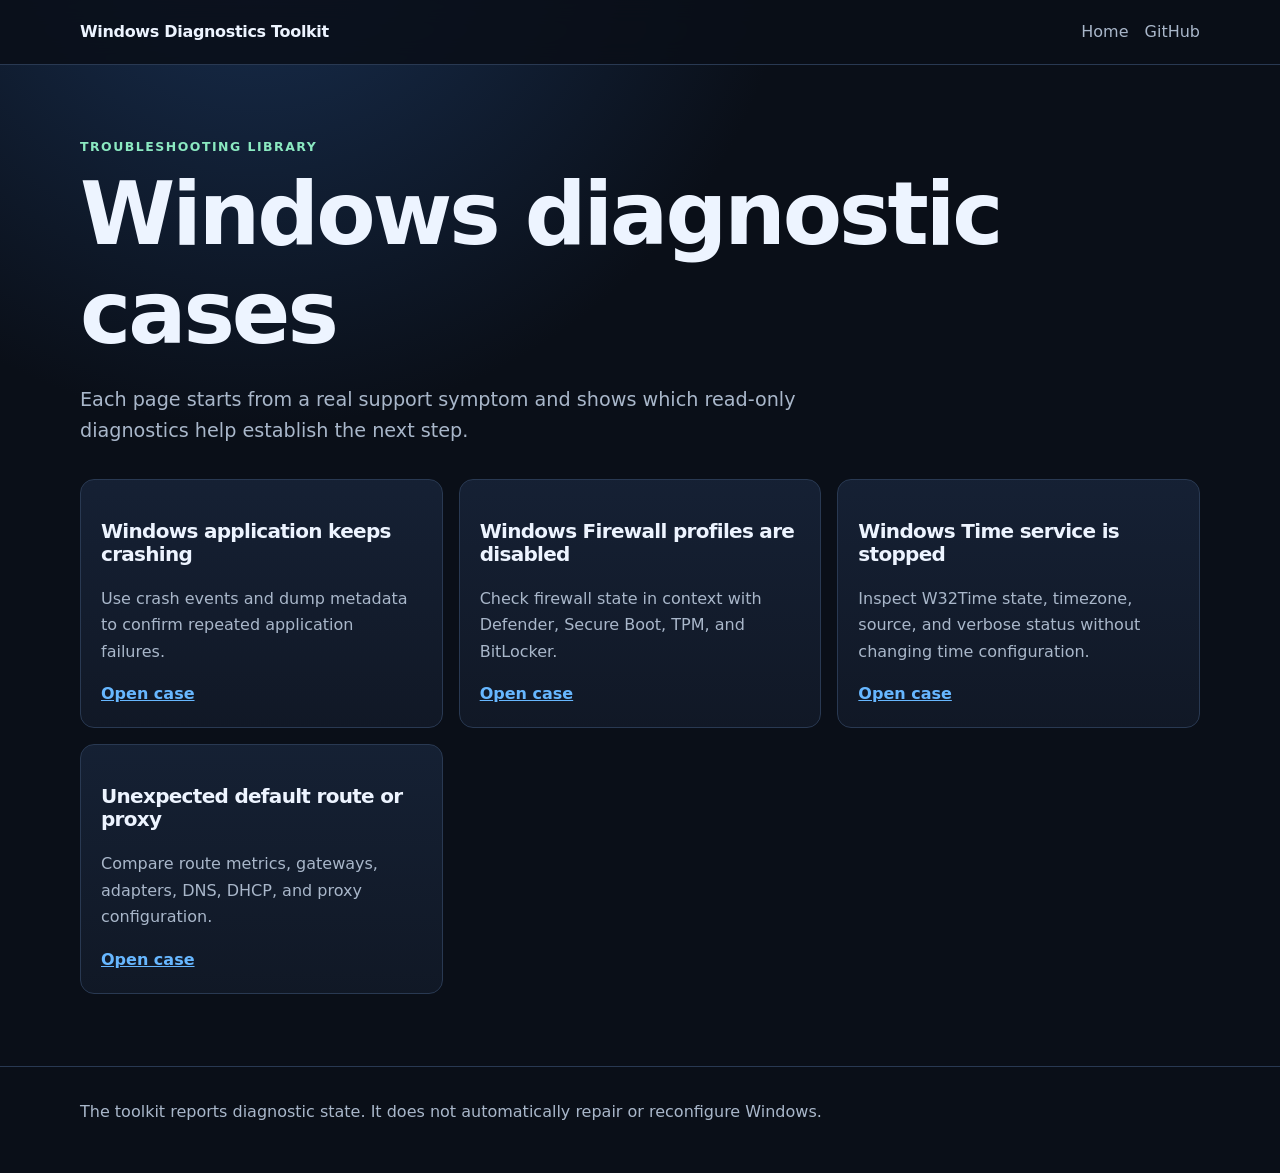
==== site/cases/index.html @ e4881dd7 "docs: add troubleshooting case index" ====
<!doctype html>
<html lang="en">
<head>
  <meta charset="utf-8">
  <meta name="viewport" content="width=device-width, initial-scale=1">
  <title>Windows troubleshooting cases — Windows Diagnostics Toolkit</title>
  <meta name="description" content="Practical Windows troubleshooting cases for application crashes, disabled firewall profiles, stopped time service, and unexpected routes or proxy settings.">
  <link rel="canonical" href="https://0x0bug.github.io/windows-diagnostics-toolkit/cases/">
  <link rel="stylesheet" href="../assets/style.css">
</head>
<body>
<header><nav class="wrap"><a class="brand" href="../">Windows Diagnostics Toolkit</a><div class="nav-links"><a href="../">Home</a><a href="https://github.com/0x0bug/windows-diagnostics-toolkit">GitHub</a></div></nav></header>
<main>
  <section class="wrap">
    <div class="eyebrow">Troubleshooting library</div>
    <h1>Windows diagnostic cases</h1>
    <p class="lead">Each page starts from a real support symptom and shows which read-only diagnostics help establish the next step.</p>
    <div class="grid">
      <article class="card"><h3>Windows application keeps crashing</h3><p>Use crash events and dump metadata to confirm repeated application failures.</p><a href="windows-application-crashes.html">Open case</a></article>
      <article class="card"><h3>Windows Firewall profiles are disabled</h3><p>Check firewall state in context with Defender, Secure Boot, TPM, and BitLocker.</p><a href="windows-firewall-disabled.html">Open case</a></article>
      <article class="card"><h3>Windows Time service is stopped</h3><p>Inspect W32Time state, timezone, source, and verbose status without changing time configuration.</p><a href="windows-time-service-stopped.html">Open case</a></article>
      <article class="card"><h3>Unexpected default route or proxy</h3><p>Compare route metrics, gateways, adapters, DNS, DHCP, and proxy configuration.</p><a href="windows-network-routes.html">Open case</a></article>
    </div>
  </section>
</main>
<footer><div class="wrap">The toolkit reports diagnostic state. It does not automatically repair or reconfigure Windows.</div></footer>
</body>
</html>
---- site/assets/style.css ----
:root {
  color-scheme: dark;
  --bg: #0a0f18;
  --surface: #111927;
  --surface-2: #162236;
  --text: #edf4ff;
  --muted: #a9b7ca;
  --line: #293952;
  --accent: #67b7ff;
  --accent-2: #8be9c1;
  --warn: #ffd479;
  --danger: #ff8797;
  --max: 1120px;
}

* { box-sizing: border-box; }

html { scroll-behavior: smooth; }

body {
  margin: 0;
  background: radial-gradient(circle at 20% -10%, #193154 0, transparent 34rem), var(--bg);
  color: var(--text);
  font: 16px/1.65 system-ui, -apple-system, BlinkMacSystemFont, "Segoe UI", sans-serif;
}

a { color: var(--accent); }
a:hover { color: #a6d7ff; }

.wrap {
  width: min(calc(100% - 2rem), var(--max));
  margin-inline: auto;
}

header {
  border-bottom: 1px solid var(--line);
  background: rgba(10, 15, 24, 0.86);
  backdrop-filter: blur(12px);
  position: sticky;
  top: 0;
  z-index: 10;
}

nav {
  min-height: 64px;
  display: flex;
  align-items: center;
  justify-content: space-between;
  gap: 1rem;
}

.brand {
  color: var(--text);
  font-weight: 750;
  text-decoration: none;
  letter-spacing: -0.02em;
}

.nav-links { display: flex; gap: 1rem; flex-wrap: wrap; }
.nav-links a { color: var(--muted); text-decoration: none; }
.nav-links a:hover { color: var(--text); }

.hero {
  padding: 6.5rem 0 4rem;
  display: grid;
  grid-template-columns: 1.2fr 0.8fr;
  gap: 3rem;
  align-items: center;
}

.eyebrow {
  color: var(--accent-2);
  font-weight: 700;
  text-transform: uppercase;
  letter-spacing: 0.12em;
  font-size: 0.78rem;
}

h1, h2, h3 { line-height: 1.15; letter-spacing: -0.035em; }
h1 { font-size: clamp(2.7rem, 7vw, 5.4rem); margin: 0.45rem 0 1.25rem; }
h2 { font-size: clamp(2rem, 4vw, 3rem); margin: 0 0 1rem; }
h3 { font-size: 1.25rem; }

.lead { color: var(--muted); font-size: 1.2rem; max-width: 68ch; }

.actions { display: flex; flex-wrap: wrap; gap: 0.85rem; margin-top: 2rem; }
.button {
  display: inline-flex;
  align-items: center;
  justify-content: center;
  min-height: 46px;
  padding: 0.7rem 1rem;
  border-radius: 10px;
  border: 1px solid var(--line);
  color: var(--text);
  background: var(--surface);
  text-decoration: none;
  font-weight: 700;
}
.button.primary { background: var(--accent); color: #06101c; border-color: transparent; }
.button:hover { transform: translateY(-1px); }

.terminal {
  background: #060a10;
  border: 1px solid var(--line);
  border-radius: 16px;
  overflow: hidden;
  box-shadow: 0 24px 80px rgba(0, 0, 0, 0.35);
}
.terminal-bar { padding: 0.7rem 1rem; color: var(--muted); background: var(--surface); border-bottom: 1px solid var(--line); }
pre { margin: 0; padding: 1.25rem; overflow-x: auto; white-space: pre-wrap; color: #d7e7ff; }
code { font-family: "Cascadia Code", "SFMono-Regular", Consolas, monospace; }

section { padding: 4.5rem 0; }
.section-intro { color: var(--muted); max-width: 72ch; }

.grid { display: grid; grid-template-columns: repeat(3, minmax(0, 1fr)); gap: 1rem; margin-top: 2rem; }
.card {
  border: 1px solid var(--line);
  background: linear-gradient(180deg, rgba(22, 34, 54, 0.92), rgba(17, 25, 39, 0.92));
  border-radius: 14px;
  padding: 1.25rem;
}
.card p { color: var(--muted); }
.card a { font-weight: 700; }

.status-list { display: grid; gap: 0.7rem; margin: 1.5rem 0 0; padding: 0; list-style: none; }
.status-list li { display: flex; gap: 0.8rem; align-items: flex-start; }
.status-list strong { color: var(--accent-2); }

.callout {
  border-left: 4px solid var(--warn);
  background: rgba(255, 212, 121, 0.08);
  padding: 1rem 1.15rem;
  border-radius: 0 12px 12px 0;
  margin: 1.5rem 0;
}

.kicker { font-size: 0.9rem; color: var(--muted); }

footer { border-top: 1px solid var(--line); color: var(--muted); padding: 2rem 0 3rem; }

@media (max-width: 820px) {
  .hero { grid-template-columns: 1fr; padding-top: 4rem; }
  .grid { grid-template-columns: 1fr; }
  nav { align-items: flex-start; padding: 0.9rem 0; }
  .nav-links { justify-content: flex-end; }
}
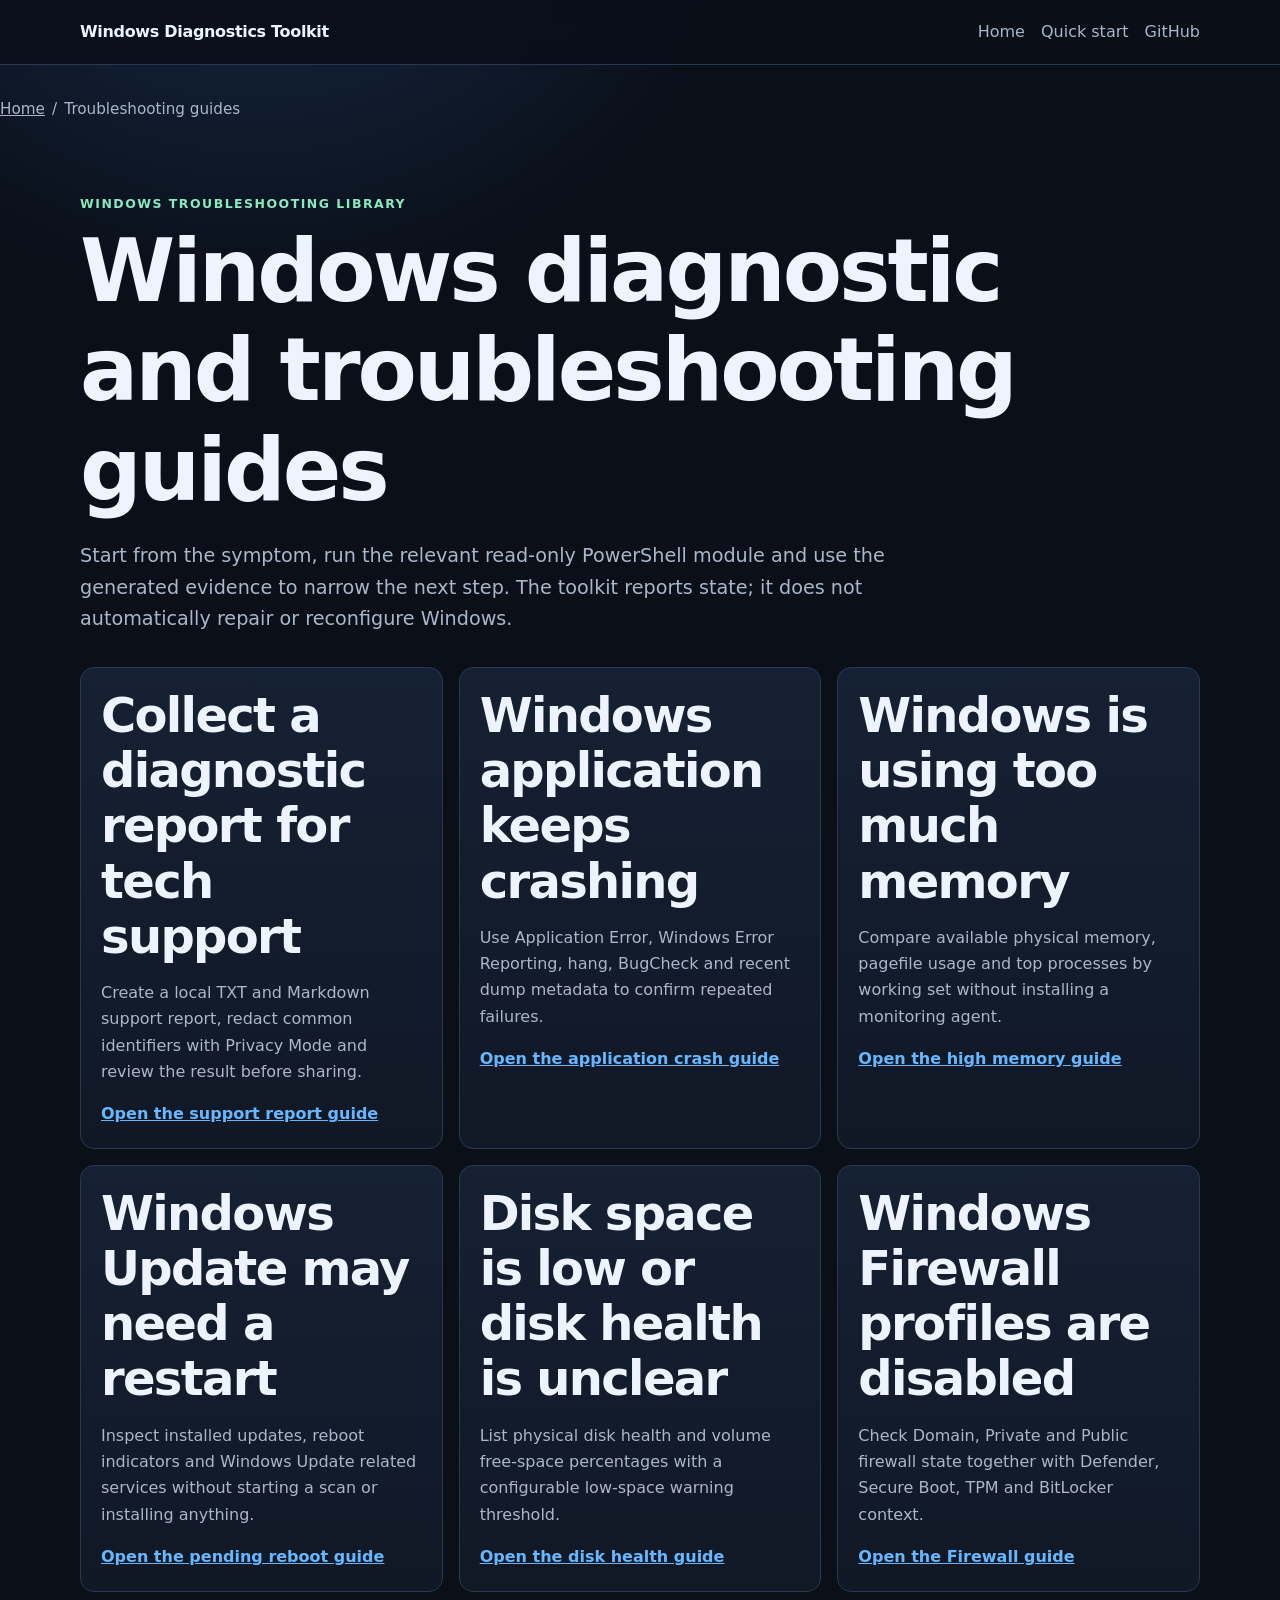
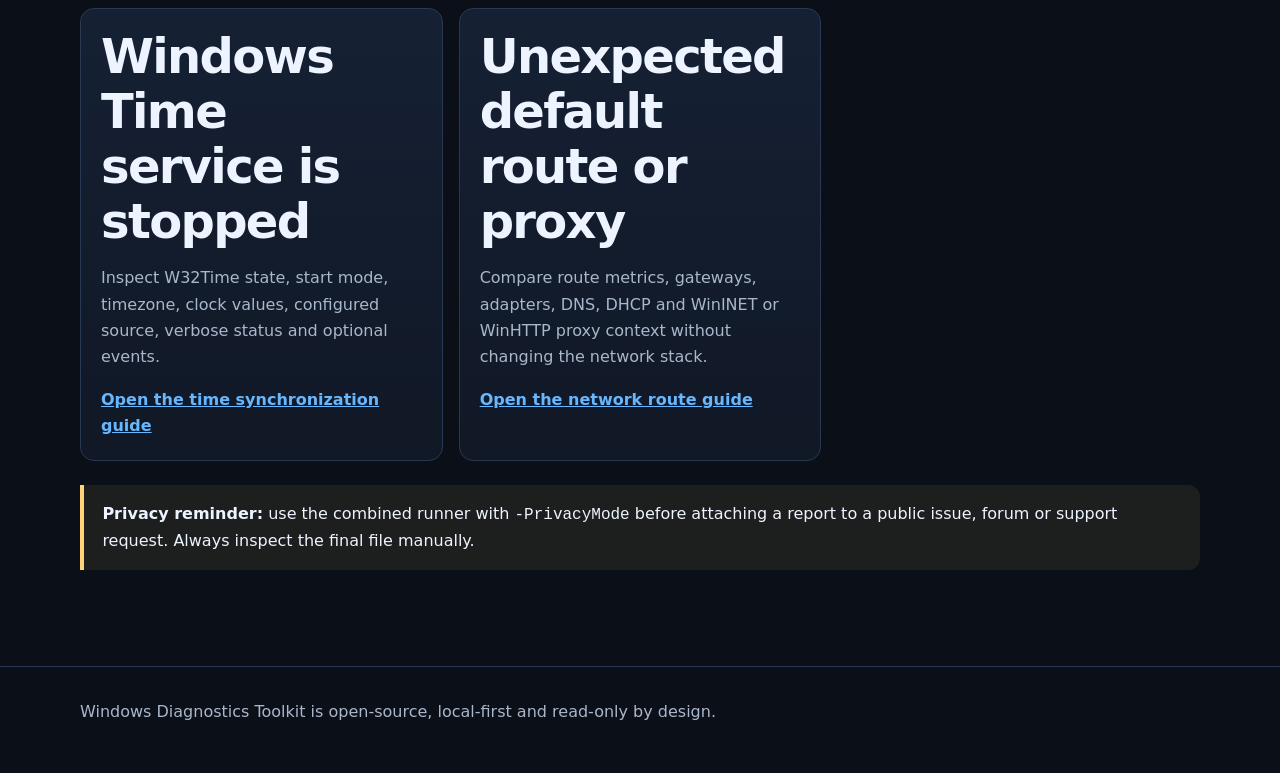
==== commit 18182c9a: "docs: expand troubleshooting guide index for long-tail search" ====
--- a/site/cases/index.html
+++ b/site/cases/index.html
@@ -3,26 +3,111 @@
 <head>
   <meta charset="utf-8">
   <meta name="viewport" content="width=device-width, initial-scale=1">
-  <title>Windows troubleshooting cases — Windows Diagnostics Toolkit</title>
-  <meta name="description" content="Practical Windows troubleshooting cases for application crashes, disabled firewall profiles, stopped time service, and unexpected routes or proxy settings.">
+  <title>Windows Troubleshooting Guides and Diagnostic Checks | WDT</title>
+  <meta name="description" content="Read practical Windows 10 and Windows 11 troubleshooting guides for crashes, memory, disk space, Firewall, Windows Update, time sync, routes and support reports.">
+  <meta name="robots" content="index,follow,max-image-preview:large,max-snippet:-1">
+  <meta name="theme-color" content="#0a0f18">
   <link rel="canonical" href="https://0x0bug.github.io/windows-diagnostics-toolkit/cases/">
   <link rel="stylesheet" href="../assets/style.css">
+
+  <meta property="og:type" content="website">
+  <meta property="og:site_name" content="Windows Diagnostics Toolkit">
+  <meta property="og:locale" content="en_US">
+  <meta property="og:title" content="Windows Troubleshooting Guides and Diagnostic Checks">
+  <meta property="og:description" content="Symptom-based Windows guides built around local, read-only PowerShell diagnostics.">
+  <meta property="og:url" content="https://0x0bug.github.io/windows-diagnostics-toolkit/cases/">
+  <meta property="og:image" content="https://0x0bug.github.io/windows-diagnostics-toolkit/assets/social-preview.svg">
+  <meta property="og:image:alt" content="Windows Diagnostics Toolkit troubleshooting guides">
+
+  <meta name="twitter:card" content="summary_large_image">
+  <meta name="twitter:title" content="Windows Troubleshooting Guides and Diagnostic Checks">
+  <meta name="twitter:description" content="Practical Windows 10/11 guides for crashes, memory, updates, disks, Firewall, time and network diagnostics.">
+  <meta name="twitter:image" content="https://0x0bug.github.io/windows-diagnostics-toolkit/assets/social-preview.svg">
+
+  <script type="application/ld+json">
+  {
+    "@context": "https://schema.org",
+    "@graph": [
+      {
+        "@type": "CollectionPage",
+        "@id": "https://0x0bug.github.io/windows-diagnostics-toolkit/cases/#page",
+        "url": "https://0x0bug.github.io/windows-diagnostics-toolkit/cases/",
+        "name": "Windows troubleshooting guides",
+        "description": "Symptom-based Windows troubleshooting guides using read-only PowerShell diagnostics.",
+        "isPartOf": {
+          "@id": "https://0x0bug.github.io/windows-diagnostics-toolkit/#website"
+        },
+        "inLanguage": "en"
+      },
+      {
+        "@type": "BreadcrumbList",
+        "itemListElement": [
+          {
+            "@type": "ListItem",
+            "position": 1,
+            "name": "Windows Diagnostics Toolkit",
+            "item": "https://0x0bug.github.io/windows-diagnostics-toolkit/"
+          },
+          {
+            "@type": "ListItem",
+            "position": 2,
+            "name": "Troubleshooting guides",
+            "item": "https://0x0bug.github.io/windows-diagnostics-toolkit/cases/"
+          }
+        ]
+      },
+      {
+        "@type": "ItemList",
+        "name": "Windows diagnostic and troubleshooting guides",
+        "numberOfItems": 8,
+        "itemListElement": [
+          {"@type": "ListItem", "position": 1, "url": "https://0x0bug.github.io/windows-diagnostics-toolkit/cases/windows-diagnostic-report-for-tech-support.html", "name": "Collect a Windows diagnostic report for tech support"},
+          {"@type": "ListItem", "position": 2, "url": "https://0x0bug.github.io/windows-diagnostics-toolkit/cases/windows-application-crashes.html", "name": "Find repeated Windows application crashes"},
+          {"@type": "ListItem", "position": 3, "url": "https://0x0bug.github.io/windows-diagnostics-toolkit/cases/windows-high-memory-usage.html", "name": "Diagnose high memory usage on Windows"},
+          {"@type": "ListItem", "position": 4, "url": "https://0x0bug.github.io/windows-diagnostics-toolkit/cases/windows-update-pending-reboot.html", "name": "Check Windows Update pending reboot indicators"},
+          {"@type": "ListItem", "position": 5, "url": "https://0x0bug.github.io/windows-diagnostics-toolkit/cases/windows-disk-health-low-space.html", "name": "Check Windows disk health and low disk space"},
+          {"@type": "ListItem", "position": 6, "url": "https://0x0bug.github.io/windows-diagnostics-toolkit/cases/windows-firewall-disabled.html", "name": "Check disabled Windows Firewall profiles"},
+          {"@type": "ListItem", "position": 7, "url": "https://0x0bug.github.io/windows-diagnostics-toolkit/cases/windows-time-service-stopped.html", "name": "Diagnose a stopped Windows Time service"},
+          {"@type": "ListItem", "position": 8, "url": "https://0x0bug.github.io/windows-diagnostics-toolkit/cases/windows-network-routes.html", "name": "Inspect Windows default routes and proxy settings"}
+        ]
+      }
+    ]
+  }
+  </script>
 </head>
 <body>
-<header><nav class="wrap"><a class="brand" href="../">Windows Diagnostics Toolkit</a><div class="nav-links"><a href="../">Home</a><a href="https://github.com/0x0bug/windows-diagnostics-toolkit">GitHub</a></div></nav></header>
-<main>
+<a class="skip-link" href="#main-content">Skip to content</a>
+<header>
+  <nav class="wrap" aria-label="Primary navigation">
+    <a class="brand" href="../">Windows Diagnostics Toolkit</a>
+    <div class="nav-links">
+      <a href="../">Home</a>
+      <a href="https://github.com/0x0bug/windows-diagnostics-toolkit#quick-start">Quick start</a>
+      <a href="https://github.com/0x0bug/windows-diagnostics-toolkit">GitHub</a>
+    </div>
+  </nav>
+</header>
+<main id="main-content">
+  <div class="wrap breadcrumb" aria-label="Breadcrumb"><a href="../">Home</a><span aria-hidden="true">/</span><span>Troubleshooting guides</span></div>
   <section class="wrap">
-    <div class="eyebrow">Troubleshooting library</div>
-    <h1>Windows diagnostic cases</h1>
-    <p class="lead">Each page starts from a real support symptom and shows which read-only diagnostics help establish the next step.</p>
+    <div class="eyebrow">Windows troubleshooting library</div>
+    <h1>Windows diagnostic and troubleshooting guides</h1>
+    <p class="lead">Start from the symptom, run the relevant read-only PowerShell module and use the generated evidence to narrow the next step. The toolkit reports state; it does not automatically repair or reconfigure Windows.</p>
+
     <div class="grid">
-      <article class="card"><h3>Windows application keeps crashing</h3><p>Use crash events and dump metadata to confirm repeated application failures.</p><a href="windows-application-crashes.html">Open case</a></article>
-      <article class="card"><h3>Windows Firewall profiles are disabled</h3><p>Check firewall state in context with Defender, Secure Boot, TPM, and BitLocker.</p><a href="windows-firewall-disabled.html">Open case</a></article>
-      <article class="card"><h3>Windows Time service is stopped</h3><p>Inspect W32Time state, timezone, source, and verbose status without changing time configuration.</p><a href="windows-time-service-stopped.html">Open case</a></article>
-      <article class="card"><h3>Unexpected default route or proxy</h3><p>Compare route metrics, gateways, adapters, DNS, DHCP, and proxy configuration.</p><a href="windows-network-routes.html">Open case</a></article>
+      <article class="card"><h2>Collect a diagnostic report for tech support</h2><p>Create a local TXT and Markdown support report, redact common identifiers with Privacy Mode and review the result before sharing.</p><a href="windows-diagnostic-report-for-tech-support.html">Open the support report guide</a></article>
+      <article class="card"><h2>Windows application keeps crashing</h2><p>Use Application Error, Windows Error Reporting, hang, BugCheck and recent dump metadata to confirm repeated failures.</p><a href="windows-application-crashes.html">Open the application crash guide</a></article>
+      <article class="card"><h2>Windows is using too much memory</h2><p>Compare available physical memory, pagefile usage and top processes by working set without installing a monitoring agent.</p><a href="windows-high-memory-usage.html">Open the high memory guide</a></article>
+      <article class="card"><h2>Windows Update may need a restart</h2><p>Inspect installed updates, reboot indicators and Windows Update related services without starting a scan or installing anything.</p><a href="windows-update-pending-reboot.html">Open the pending reboot guide</a></article>
+      <article class="card"><h2>Disk space is low or disk health is unclear</h2><p>List physical disk health and volume free-space percentages with a configurable low-space warning threshold.</p><a href="windows-disk-health-low-space.html">Open the disk health guide</a></article>
+      <article class="card"><h2>Windows Firewall profiles are disabled</h2><p>Check Domain, Private and Public firewall state together with Defender, Secure Boot, TPM and BitLocker context.</p><a href="windows-firewall-disabled.html">Open the Firewall guide</a></article>
+      <article class="card"><h2>Windows Time service is stopped</h2><p>Inspect W32Time state, start mode, timezone, clock values, configured source, verbose status and optional events.</p><a href="windows-time-service-stopped.html">Open the time synchronization guide</a></article>
+      <article class="card"><h2>Unexpected default route or proxy</h2><p>Compare route metrics, gateways, adapters, DNS, DHCP and WinINET or WinHTTP proxy context without changing the network stack.</p><a href="windows-network-routes.html">Open the network route guide</a></article>
     </div>
+
+    <div class="callout"><strong>Privacy reminder:</strong> use the combined runner with <code>-PrivacyMode</code> before attaching a report to a public issue, forum or support request. Always inspect the final file manually.</div>
   </section>
 </main>
-<footer><div class="wrap">The toolkit reports diagnostic state. It does not automatically repair or reconfigure Windows.</div></footer>
+<footer><div class="wrap">Windows Diagnostics Toolkit is open-source, local-first and read-only by design.</div></footer>
 </body>
 </html>
--- a/site/assets/style.css
+++ b/site/assets/style.css
@@ -11,6 +11,7 @@
   --warn: #ffd479;
   --danger: #ff8797;
   --max: 1120px;
+  --article: 820px;
 }
 
 * { box-sizing: border-box; }
@@ -26,6 +27,19 @@
 
 a { color: var(--accent); }
 a:hover { color: #a6d7ff; }
+a:focus-visible { outline: 3px solid var(--accent-2); outline-offset: 3px; border-radius: 4px; }
+
+.skip-link {
+  position: absolute;
+  left: -9999px;
+  top: 0;
+  z-index: 100;
+  background: var(--accent);
+  color: #06101c;
+  padding: 0.75rem 1rem;
+  font-weight: 750;
+}
+.skip-link:focus { left: 1rem; top: 1rem; }
 
 .wrap {
   width: min(calc(100% - 2rem), var(--max));
@@ -108,7 +122,8 @@
   box-shadow: 0 24px 80px rgba(0, 0, 0, 0.35);
 }
 .terminal-bar { padding: 0.7rem 1rem; color: var(--muted); background: var(--surface); border-bottom: 1px solid var(--line); }
-pre { margin: 0; padding: 1.25rem; overflow-x: auto; white-space: pre-wrap; color: #d7e7ff; }
+pre { margin: 1.25rem 0; padding: 1.25rem; overflow-x: auto; white-space: pre-wrap; color: #d7e7ff; background: #060a10; border: 1px solid var(--line); border-radius: 12px; }
+.terminal pre { margin: 0; border: 0; border-radius: 0; }
 code { font-family: "Cascadia Code", "SFMono-Regular", Consolas, monospace; }
 
 section { padding: 4.5rem 0; }
@@ -136,13 +151,73 @@
   margin: 1.5rem 0;
 }
 
+.breadcrumb {
+  display: flex;
+  flex-wrap: wrap;
+  gap: 0.45rem;
+  margin: 2rem 0 0;
+  color: var(--muted);
+  font-size: 0.95rem;
+}
+.breadcrumb a { color: var(--muted); }
+
+.article {
+  width: min(calc(100% - 2rem), var(--article));
+  margin-inline: auto;
+  padding: 3rem 0 5rem;
+}
+.article h1 { font-size: clamp(2.5rem, 6vw, 4.4rem); }
+.article h2 { margin-top: 3rem; font-size: clamp(1.7rem, 4vw, 2.35rem); }
+.article h3 { margin-top: 2rem; }
+.article p, .article li { max-width: 75ch; }
+.article ul, .article ol { padding-left: 1.35rem; }
+.article li + li { margin-top: 0.45rem; }
+.article-meta { color: var(--muted); font-size: 0.95rem; }
+.article-grid { display: grid; grid-template-columns: repeat(2, minmax(0, 1fr)); gap: 1rem; margin: 2rem 0; }
+.article-grid .card { height: 100%; }
+
+.toc {
+  border: 1px solid var(--line);
+  background: rgba(17, 25, 39, 0.78);
+  border-radius: 14px;
+  padding: 1.1rem 1.25rem;
+  margin: 2rem 0;
+}
+.toc strong { display: block; margin-bottom: 0.45rem; }
+.toc ul { margin: 0; }
+
+.checklist { padding-left: 0; list-style: none; }
+.checklist li { position: relative; padding-left: 1.65rem; }
+.checklist li::before { content: "✓"; position: absolute; left: 0; color: var(--accent-2); font-weight: 800; }
+
+.related-links {
+  display: grid;
+  grid-template-columns: repeat(2, minmax(0, 1fr));
+  gap: 0.8rem;
+  margin-top: 1.25rem;
+}
+.related-links a {
+  display: block;
+  border: 1px solid var(--line);
+  background: var(--surface);
+  border-radius: 12px;
+  padding: 0.9rem 1rem;
+  text-decoration: none;
+  font-weight: 700;
+}
+
+.faq { border-top: 1px solid var(--line); margin-top: 1.25rem; }
+.faq details { border-bottom: 1px solid var(--line); padding: 1rem 0; }
+.faq summary { cursor: pointer; font-weight: 750; }
+.faq p { color: var(--muted); }
+
 .kicker { font-size: 0.9rem; color: var(--muted); }
 
 footer { border-top: 1px solid var(--line); color: var(--muted); padding: 2rem 0 3rem; }
 
 @media (max-width: 820px) {
   .hero { grid-template-columns: 1fr; padding-top: 4rem; }
-  .grid { grid-template-columns: 1fr; }
+  .grid, .article-grid, .related-links { grid-template-columns: 1fr; }
   nav { align-items: flex-start; padding: 0.9rem 0; }
   .nav-links { justify-content: flex-end; }
 }
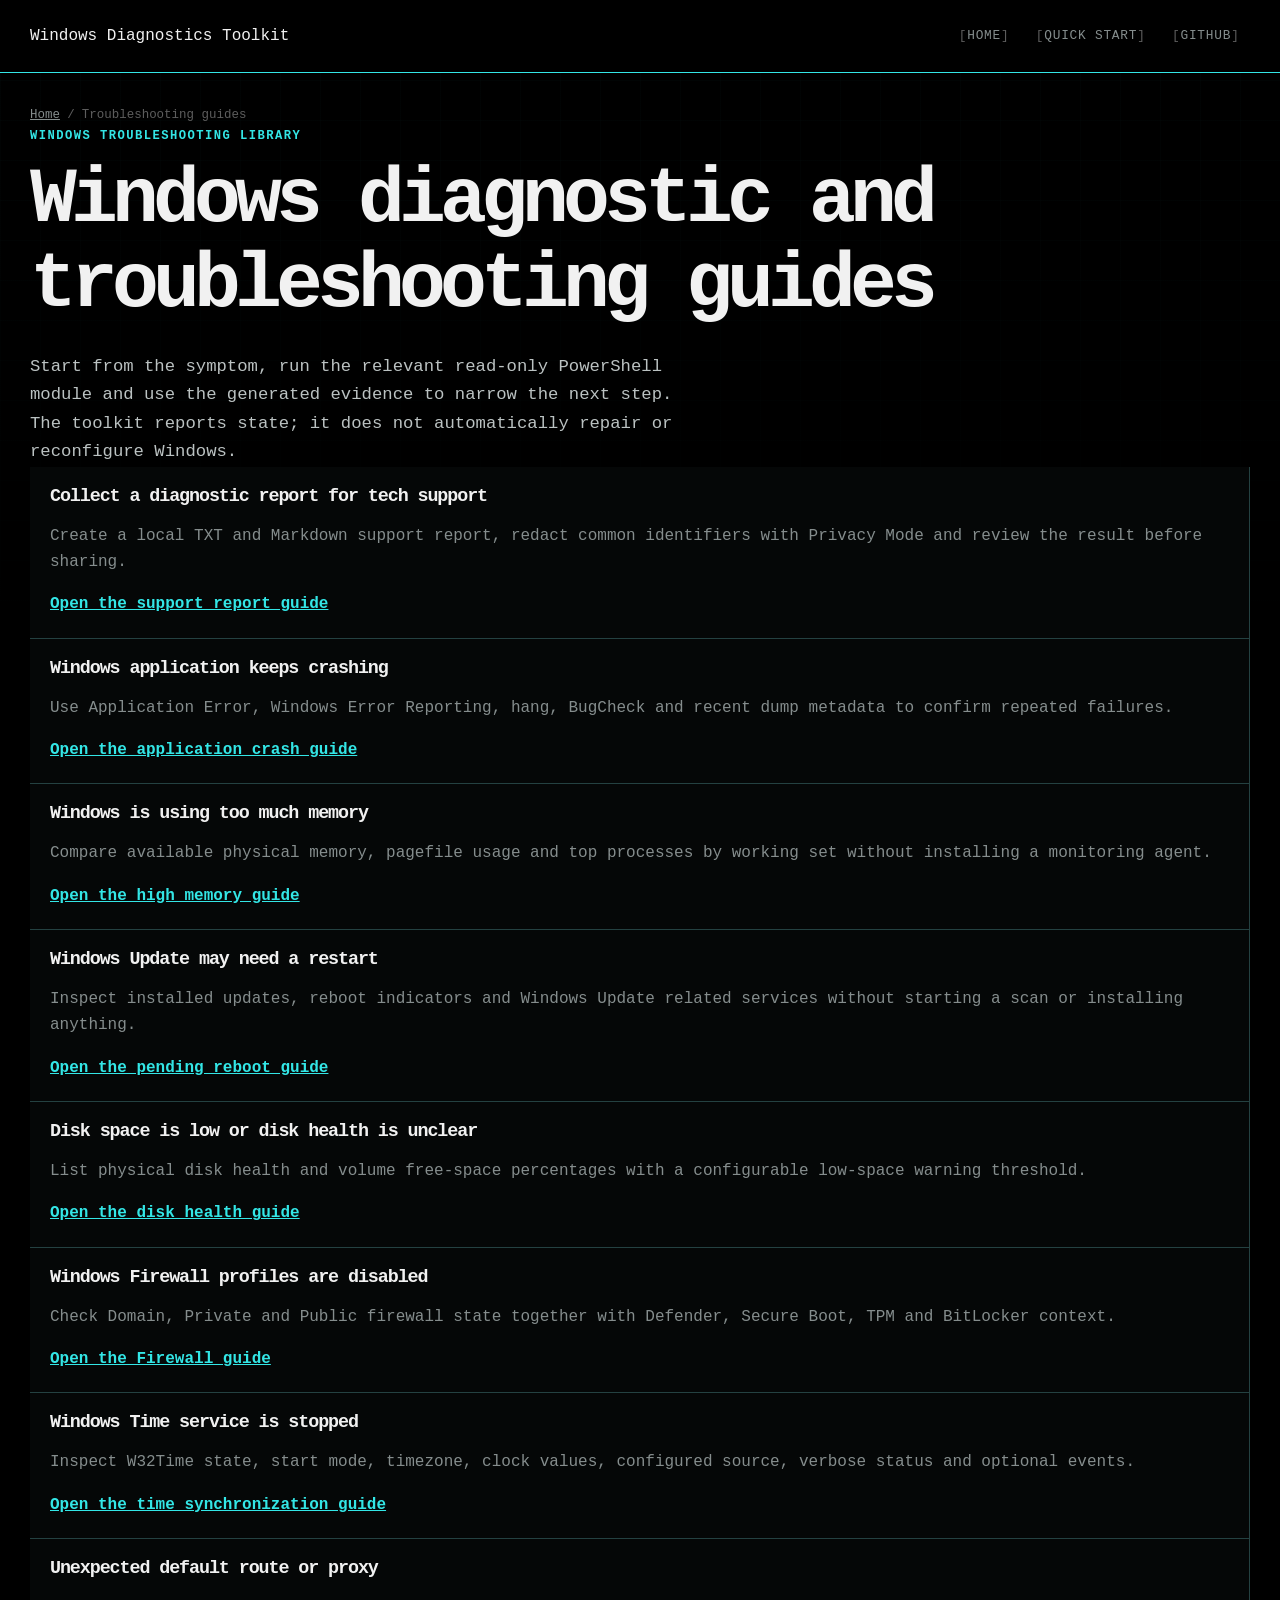
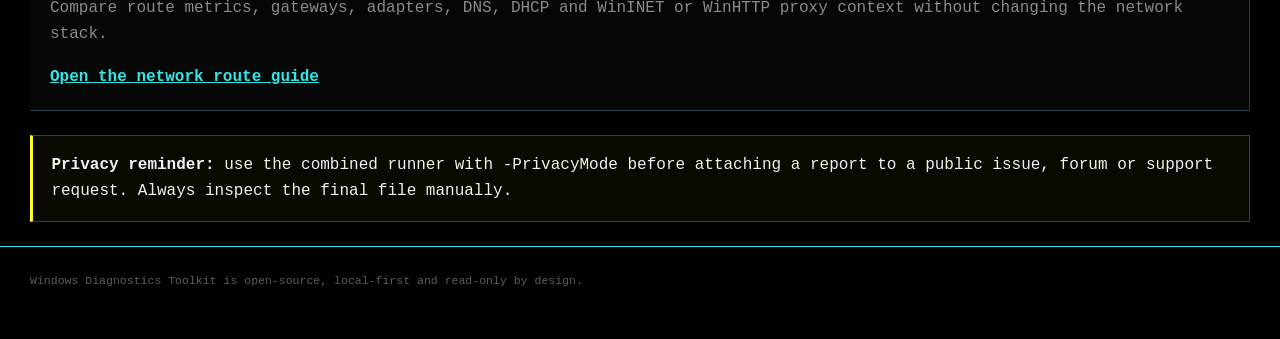
==== commit 6379ec9a: "fix(site): finalize interactive TUI landing page" ====
--- a/site/cases/index.html
+++ b/site/cases/index.html
@@ -16,13 +16,13 @@
   <meta property="og:title" content="Windows Troubleshooting Guides and Diagnostic Checks">
   <meta property="og:description" content="Symptom-based Windows guides built around local, read-only PowerShell diagnostics.">
   <meta property="og:url" content="https://0x0bug.github.io/windows-diagnostics-toolkit/cases/">
-  <meta property="og:image" content="https://0x0bug.github.io/windows-diagnostics-toolkit/assets/social-preview.svg">
+  <meta property="og:image" content="https://0x0bug.github.io/windows-diagnostics-toolkit/assets/social-preview.png">
   <meta property="og:image:alt" content="Windows Diagnostics Toolkit troubleshooting guides">
 
   <meta name="twitter:card" content="summary_large_image">
   <meta name="twitter:title" content="Windows Troubleshooting Guides and Diagnostic Checks">
   <meta name="twitter:description" content="Practical Windows 10/11 guides for crashes, memory, updates, disks, Firewall, time and network diagnostics.">
-  <meta name="twitter:image" content="https://0x0bug.github.io/windows-diagnostics-toolkit/assets/social-preview.svg">
+  <meta name="twitter:image" content="https://0x0bug.github.io/windows-diagnostics-toolkit/assets/social-preview.png">
 
   <script type="application/ld+json">
   {
--- a/site/assets/style.css
+++ b/site/assets/style.css
@@ -1,223 +1 @@
-:root {
-  color-scheme: dark;
-  --bg: #0a0f18;
-  --surface: #111927;
-  --surface-2: #162236;
-  --text: #edf4ff;
-  --muted: #a9b7ca;
-  --line: #293952;
-  --accent: #67b7ff;
-  --accent-2: #8be9c1;
-  --warn: #ffd479;
-  --danger: #ff8797;
-  --max: 1120px;
-  --article: 820px;
-}
-
-* { box-sizing: border-box; }
-
-html { scroll-behavior: smooth; }
-
-body {
-  margin: 0;
-  background: radial-gradient(circle at 20% -10%, #193154 0, transparent 34rem), var(--bg);
-  color: var(--text);
-  font: 16px/1.65 system-ui, -apple-system, BlinkMacSystemFont, "Segoe UI", sans-serif;
-}
-
-a { color: var(--accent); }
-a:hover { color: #a6d7ff; }
-a:focus-visible { outline: 3px solid var(--accent-2); outline-offset: 3px; border-radius: 4px; }
-
-.skip-link {
-  position: absolute;
-  left: -9999px;
-  top: 0;
-  z-index: 100;
-  background: var(--accent);
-  color: #06101c;
-  padding: 0.75rem 1rem;
-  font-weight: 750;
-}
-.skip-link:focus { left: 1rem; top: 1rem; }
-
-.wrap {
-  width: min(calc(100% - 2rem), var(--max));
-  margin-inline: auto;
-}
-
-header {
-  border-bottom: 1px solid var(--line);
-  background: rgba(10, 15, 24, 0.86);
-  backdrop-filter: blur(12px);
-  position: sticky;
-  top: 0;
-  z-index: 10;
-}
-
-nav {
-  min-height: 64px;
-  display: flex;
-  align-items: center;
-  justify-content: space-between;
-  gap: 1rem;
-}
-
-.brand {
-  color: var(--text);
-  font-weight: 750;
-  text-decoration: none;
-  letter-spacing: -0.02em;
-}
-
-.nav-links { display: flex; gap: 1rem; flex-wrap: wrap; }
-.nav-links a { color: var(--muted); text-decoration: none; }
-.nav-links a:hover { color: var(--text); }
-
-.hero {
-  padding: 6.5rem 0 4rem;
-  display: grid;
-  grid-template-columns: 1.2fr 0.8fr;
-  gap: 3rem;
-  align-items: center;
-}
-
-.eyebrow {
-  color: var(--accent-2);
-  font-weight: 700;
-  text-transform: uppercase;
-  letter-spacing: 0.12em;
-  font-size: 0.78rem;
-}
-
-h1, h2, h3 { line-height: 1.15; letter-spacing: -0.035em; }
-h1 { font-size: clamp(2.7rem, 7vw, 5.4rem); margin: 0.45rem 0 1.25rem; }
-h2 { font-size: clamp(2rem, 4vw, 3rem); margin: 0 0 1rem; }
-h3 { font-size: 1.25rem; }
-
-.lead { color: var(--muted); font-size: 1.2rem; max-width: 68ch; }
-
-.actions { display: flex; flex-wrap: wrap; gap: 0.85rem; margin-top: 2rem; }
-.button {
-  display: inline-flex;
-  align-items: center;
-  justify-content: center;
-  min-height: 46px;
-  padding: 0.7rem 1rem;
-  border-radius: 10px;
-  border: 1px solid var(--line);
-  color: var(--text);
-  background: var(--surface);
-  text-decoration: none;
-  font-weight: 700;
-}
-.button.primary { background: var(--accent); color: #06101c; border-color: transparent; }
-.button:hover { transform: translateY(-1px); }
-
-.terminal {
-  background: #060a10;
-  border: 1px solid var(--line);
-  border-radius: 16px;
-  overflow: hidden;
-  box-shadow: 0 24px 80px rgba(0, 0, 0, 0.35);
-}
-.terminal-bar { padding: 0.7rem 1rem; color: var(--muted); background: var(--surface); border-bottom: 1px solid var(--line); }
-pre { margin: 1.25rem 0; padding: 1.25rem; overflow-x: auto; white-space: pre-wrap; color: #d7e7ff; background: #060a10; border: 1px solid var(--line); border-radius: 12px; }
-.terminal pre { margin: 0; border: 0; border-radius: 0; }
-code { font-family: "Cascadia Code", "SFMono-Regular", Consolas, monospace; }
-
-section { padding: 4.5rem 0; }
-.section-intro { color: var(--muted); max-width: 72ch; }
-
-.grid { display: grid; grid-template-columns: repeat(3, minmax(0, 1fr)); gap: 1rem; margin-top: 2rem; }
-.card {
-  border: 1px solid var(--line);
-  background: linear-gradient(180deg, rgba(22, 34, 54, 0.92), rgba(17, 25, 39, 0.92));
-  border-radius: 14px;
-  padding: 1.25rem;
-}
-.card p { color: var(--muted); }
-.card a { font-weight: 700; }
-
-.status-list { display: grid; gap: 0.7rem; margin: 1.5rem 0 0; padding: 0; list-style: none; }
-.status-list li { display: flex; gap: 0.8rem; align-items: flex-start; }
-.status-list strong { color: var(--accent-2); }
-
-.callout {
-  border-left: 4px solid var(--warn);
-  background: rgba(255, 212, 121, 0.08);
-  padding: 1rem 1.15rem;
-  border-radius: 0 12px 12px 0;
-  margin: 1.5rem 0;
-}
-
-.breadcrumb {
-  display: flex;
-  flex-wrap: wrap;
-  gap: 0.45rem;
-  margin: 2rem 0 0;
-  color: var(--muted);
-  font-size: 0.95rem;
-}
-.breadcrumb a { color: var(--muted); }
-
-.article {
-  width: min(calc(100% - 2rem), var(--article));
-  margin-inline: auto;
-  padding: 3rem 0 5rem;
-}
-.article h1 { font-size: clamp(2.5rem, 6vw, 4.4rem); }
-.article h2 { margin-top: 3rem; font-size: clamp(1.7rem, 4vw, 2.35rem); }
-.article h3 { margin-top: 2rem; }
-.article p, .article li { max-width: 75ch; }
-.article ul, .article ol { padding-left: 1.35rem; }
-.article li + li { margin-top: 0.45rem; }
-.article-meta { color: var(--muted); font-size: 0.95rem; }
-.article-grid { display: grid; grid-template-columns: repeat(2, minmax(0, 1fr)); gap: 1rem; margin: 2rem 0; }
-.article-grid .card { height: 100%; }
-
-.toc {
-  border: 1px solid var(--line);
-  background: rgba(17, 25, 39, 0.78);
-  border-radius: 14px;
-  padding: 1.1rem 1.25rem;
-  margin: 2rem 0;
-}
-.toc strong { display: block; margin-bottom: 0.45rem; }
-.toc ul { margin: 0; }
-
-.checklist { padding-left: 0; list-style: none; }
-.checklist li { position: relative; padding-left: 1.65rem; }
-.checklist li::before { content: "✓"; position: absolute; left: 0; color: var(--accent-2); font-weight: 800; }
-
-.related-links {
-  display: grid;
-  grid-template-columns: repeat(2, minmax(0, 1fr));
-  gap: 0.8rem;
-  margin-top: 1.25rem;
-}
-.related-links a {
-  display: block;
-  border: 1px solid var(--line);
-  background: var(--surface);
-  border-radius: 12px;
-  padding: 0.9rem 1rem;
-  text-decoration: none;
-  font-weight: 700;
-}
-
-.faq { border-top: 1px solid var(--line); margin-top: 1.25rem; }
-.faq details { border-bottom: 1px solid var(--line); padding: 1rem 0; }
-.faq summary { cursor: pointer; font-weight: 750; }
-.faq p { color: var(--muted); }
-
-.kicker { font-size: 0.9rem; color: var(--muted); }
-
-footer { border-top: 1px solid var(--line); color: var(--muted); padding: 2rem 0 3rem; }
-
-@media (max-width: 820px) {
-  .hero { grid-template-columns: 1fr; padding-top: 4rem; }
-  .grid, .article-grid, .related-links { grid-template-columns: 1fr; }
-  nav { align-items: flex-start; padding: 0.9rem 0; }
-  .nav-links { justify-content: flex-end; }
-}
+:root{color-scheme:dark;--bg:#000000;--surface:#070909;--surface-2:#0c1010;--surface-3:#111616;--text:#f1f1f1;--muted:#858d8d;--dim:#5d5d5d;--line:#244141;--line-bright:#33e6e6;--accent:#33e6e6;--ok:#25ff45;--warn:#ffff24;--danger:#ff4b5f;--max:1220px;--article:820px;--mono:"Cascadia Code","Cascadia Mono","SFMono-Regular",Consolas,"Liberation Mono",monospace}*{box-sizing:border-box}html{scroll-behavior:smooth}body{margin:0;min-width:0;background:var(--bg);color:var(--text);font:16px/1.65 var(--mono);text-rendering:optimizeLegibility}body::before{content:"";position:fixed;inset:0;z-index:-2;pointer-events:none;background-image:linear-gradient(rgba(51,230,230,0.025) 1px,transparent 1px),linear-gradient(90deg,rgba(51,230,230,0.018) 1px,transparent 1px);background-size:40px 40px;mask-image:linear-gradient(to bottom,rgba(0,0,0,0.85),transparent 75%)}body::after{content:"";position:fixed;inset:0;z-index:1000;pointer-events:none;opacity:0.12;background:repeating-linear-gradient(to bottom,transparent 0,transparent 3px,rgba(255,255,255,0.025) 4px)}::selection{color:#000;background:var(--accent)}img{max-width:100%}a{color:var(--accent)}a:hover{color:#9cffff}a:focus-visible,button:focus-visible,summary:focus-visible{outline:2px solid var(--warn);outline-offset:4px}button,a{-webkit-tap-highlight-color:transparent}button{font:inherit}.sr-only{position:absolute;width:1px;height:1px;padding:0;margin:-1px;overflow:hidden;clip:rect(0,0,0,0);white-space:nowrap;border:0}.skip-link{position:fixed;left:1rem;top:-5rem;z-index:1100;background:var(--warn);color:#000;padding:0.7rem 1rem;font-weight:800;text-decoration:none}.skip-link:focus{top:1rem}.wrap{width:min(calc(100% - 2rem),var(--max));margin-inline:auto}.ok{color:var(--ok)}.warn{color:var(--warn)}.danger{color:var(--danger)}.site-header,header{position:sticky;top:0;z-index:100;border-bottom:1px solid var(--line-bright);background:rgba(0,0,0,0.94);backdrop-filter:blur(12px)}nav,.terminal-nav{min-height:72px;display:flex;align-items:center;justify-content:space-between;gap:1.5rem}.brand{display:inline-flex;align-items:center;gap:0.8rem;color:var(--text);text-decoration:none;min-width:0}.brand-mark{display:inline-grid;place-items:center;min-width:3.25rem;height:2rem;padding-inline:0.45rem;border:1px solid var(--accent);color:var(--accent);font-weight:900;letter-spacing:0.08em}.brand-copy{display:grid;line-height:1.2}.brand-copy strong{font-size:0.88rem}.brand-copy small{color:var(--dim);font-size:0.66rem;letter-spacing:0.08em}.nav-links{display:flex;align-items:center;gap:0.35rem;flex-wrap:wrap}.nav-links a{color:var(--muted);text-decoration:none;padding:0.45rem 0.65rem;font-size:0.8rem;text-transform:uppercase;letter-spacing:0.06em}.nav-links a::before{content:"[";color:var(--dim)}.nav-links a::after{content:"]";color:var(--dim)}.nav-links a:hover{color:var(--text)}.nav-links a:hover::before,.nav-links a:hover::after{color:var(--accent)}.nav-links .nav-github{color:var(--accent)}.nav-toggle{display:none;border:1px solid var(--line-bright);background:#000;color:var(--accent);min-width:44px;min-height:44px;cursor:pointer}.hero{min-height:calc(100vh - 72px);display:grid;grid-template-columns:minmax(0,0.82fr) minmax(620px,1.35fr);align-items:center;gap:clamp(2rem,4vw,4.5rem);padding-block:clamp(4rem,8vw,7.5rem)}.hero-copy{min-width:0}.prompt-line{color:var(--dim);margin-bottom:1.8rem;white-space:nowrap;overflow:hidden;text-overflow:ellipsis;font-size:0.82rem}.prompt-user{color:var(--accent)}.prompt-command{color:var(--text)}.terminal-cursor{display:inline-block;width:0.58em;height:1.05em;margin-left:0.22em;vertical-align:-0.16em;background:var(--accent);animation:cursor-blink 1.05s steps(1,end) infinite}@keyframes cursor-blink{50%{opacity:0}}.eyebrow,.section-index{margin:0 0 0.8rem;color:var(--accent);font-size:0.76rem;font-weight:800;letter-spacing:0.12em;text-transform:uppercase}.status-dot{display:inline-block;width:0.55rem;height:0.55rem;margin-right:0.55rem;background:var(--ok);box-shadow:0 0 14px rgba(37,255,69,0.85)}h1,h2,h3{color:var(--text);line-height:1.08;text-wrap:balance}h1{margin:0;font-size:clamp(3rem,6.1vw,6.35rem);letter-spacing:-0.075em;font-weight:850}h1 span{color:var(--accent)}h2{margin:0;font-size:clamp(2.25rem,4.5vw,4.8rem);letter-spacing:-0.06em}h3{font-size:1.15rem;letter-spacing:-0.025em}.lead{max-width:62ch;margin:1.6rem 0 0;color:#bbc2c2;font-size:clamp(1rem,1.35vw,1.16rem)}.actions{display:flex;flex-wrap:wrap;gap:0.65rem;margin-top:2rem}.button{display:inline-flex;align-items:center;justify-content:center;gap:0.5rem;min-height:48px;padding:0.7rem 1rem;border:1px solid var(--line-bright);border-radius:0;background:#050707;color:var(--accent);text-decoration:none;font-size:0.8rem;font-weight:800;letter-spacing:0.035em;text-transform:uppercase;transition:color 150ms ease,background-color 150ms ease,transform 150ms ease}.button:hover{transform:translate(-2px,-2px);color:#000;background:var(--accent);box-shadow:4px 4px 0 #174848}.button.primary{border-color:var(--ok);background:var(--ok);color:#001503}.button.primary:hover{background:#7aff8d;box-shadow:4px 4px 0 #0a4d13}.button.ghost{border-color:var(--line);color:var(--muted)}.button.ghost:hover{border-color:var(--muted);background:var(--text);color:#000;box-shadow:4px 4px 0 #4b5151}.hero-status{display:grid;grid-template-columns:repeat(2,minmax(0,1fr));gap:0;margin:2.5rem 0 0;border-top:1px solid var(--line);border-left:1px solid var(--line)}.hero-status div{display:grid;grid-template-columns:auto 1fr;gap:0.65rem;padding:0.62rem 0.7rem;border-right:1px solid var(--line);border-bottom:1px solid var(--line);font-size:0.7rem}.hero-status dt{color:var(--dim)}.hero-status dd{margin:0;text-align:right;color:var(--text)}.tui-frame{position:relative;margin:0;border:1px solid var(--line-bright);background:#000;box-shadow:12px 12px 0 rgba(51,230,230,0.08)}.tui-frame::before,.tui-frame::after{content:"";position:absolute;width:12px;height:12px;pointer-events:none}.tui-frame::before{left:-1px;top:-1px;border-left:3px solid var(--accent);border-top:3px solid var(--accent)}.tui-frame::after{right:-1px;bottom:-1px;border-right:3px solid var(--accent);border-bottom:3px solid var(--accent)}.frame-label,.panel-top,.terminal-bar,.console-head,.console-foot,.terminal-footer{display:flex;align-items:center;justify-content:space-between;gap:1rem;color:var(--dim);font-size:0.68rem;letter-spacing:0.08em;text-transform:uppercase}.frame-label{min-height:38px;padding:0 0.85rem;border-bottom:1px solid var(--line)}.frame-state{color:var(--accent)}.tui-frame img{display:block;width:100%;height:auto;background:#000}.tui-frame figcaption{min-height:42px;padding:0.7rem 0.85rem;border-top:1px solid var(--line);color:var(--dim);font-size:0.72rem}.signal-strip{overflow:hidden;border-block:1px solid var(--line-bright);background:var(--accent);color:#001414}.signal-track{display:flex;justify-content:space-between;gap:2rem;padding-block:0.65rem;white-space:nowrap;font-size:0.72rem;font-weight:800;letter-spacing:0.06em}.signal-track strong{color:#003e3e}.section-block{padding-block:clamp(5rem,9vw,9rem)}.section-heading{display:grid;grid-template-columns:minmax(0,1fr) minmax(320px,0.66fr);align-items:end;gap:3rem;padding-bottom:2.5rem;border-bottom:1px solid var(--line-bright)}.section-intro{max-width:68ch;margin:0;color:var(--muted)}.workflow-grid{display:grid;grid-template-columns:repeat(3,minmax(0,1fr));margin-top:2rem;border-left:1px solid var(--line);border-top:1px solid var(--line)}.terminal-panel{min-height:260px;padding:1.25rem;border-right:1px solid var(--line);border-bottom:1px solid var(--line);background:rgba(7,9,9,0.78)}.terminal-panel.is-active{box-shadow:inset 3px 0 0 var(--warn)}.terminal-panel h3{margin:2.5rem 0 1rem}.terminal-panel h3 span{color:var(--warn)}.terminal-panel p{color:var(--muted)}.key-line{display:flex;align-items:center;flex-wrap:wrap;gap:0.42rem;margin-top:1.5rem;font-size:0.7rem}kbd{display:inline-flex;align-items:center;justify-content:center;min-width:2rem;min-height:1.75rem;padding:0.12rem 0.4rem;border:1px solid var(--dim);border-bottom-color:var(--text);background:#090c0c;color:var(--text);font:700 0.72rem/1 var(--mono)}.result-frame{margin-top:2rem}.quick-start{border-block:1px solid var(--line);background:rgba(7,12,12,0.78)}.command-layout,.privacy-layout,.faq-layout{display:grid;grid-template-columns:minmax(0,0.8fr) minmax(520px,1.2fr);align-items:center;gap:clamp(3rem,7vw,7rem)}.plain-status-list{display:grid;gap:0.65rem;margin:2rem 0 0;padding:0;list-style:none;color:var(--muted);font-size:0.82rem}.plain-status-list li{display:flex;align-items:flex-start;gap:0.7rem}.terminal{border:1px solid var(--line-bright);background:#000;box-shadow:10px 10px 0 rgba(51,230,230,0.08)}.terminal-bar{min-height:42px;padding:0 0.85rem;border-bottom:1px solid var(--line)}.copy-button{min-height:30px;padding-inline:0.7rem;border:1px solid var(--line);background:#000;color:var(--accent);cursor:pointer;font-size:0.68rem;font-weight:800;letter-spacing:0.08em}.copy-button:hover{border-color:var(--accent);background:var(--accent);color:#000}.copy-button.is-copied{border-color:var(--ok);color:var(--ok)}pre{margin:1.25rem 0;padding:1.25rem;overflow-x:auto;border:1px solid var(--line);border-radius:0;background:#000;color:var(--text);white-space:pre-wrap;font:0.86rem/1.8 var(--mono)}.command-terminal pre{margin:0;border:0;min-height:210px;display:grid;align-items:center}.ps-prompt{color:var(--accent)}.terminal-footer{min-height:38px;padding:0 0.85rem;border-top:1px solid var(--line)}.diagnostic-console{margin-top:2rem;border:1px solid var(--line-bright);background:#000}.console-head,.console-foot{padding:0.75rem 1rem}.console-head{border-bottom:1px solid var(--line-bright);color:var(--accent)}.console-foot{border-top:1px solid var(--line);flex-wrap:wrap}.diagnostic-grid{display:grid;grid-template-columns:repeat(2,minmax(0,1fr))}.diagnostic-row{display:grid;grid-template-columns:auto minmax(0,1fr) auto;align-items:center;gap:0.85rem;min-height:112px;padding:1rem;border-right:1px solid var(--line);border-bottom:1px solid var(--line);color:var(--text);text-decoration:none;transition:background-color 150ms ease}.diagnostic-row:nth-child(2n){border-right:0}.diagnostic-row:nth-last-child(-n + 2){border-bottom:0}.diagnostic-row:hover{color:var(--text);background:#071111}.diagnostic-row:hover strong{color:var(--warn)}.diagnostic-row:hover .row-arrow{color:var(--warn);transform:translate(2px,-2px)}.diagnostic-row .check{color:var(--ok);font-weight:800}.diagnostic-row strong{display:block;font-size:0.88rem}.diagnostic-row small{display:block;margin-top:0.35rem;color:var(--dim);font-size:0.72rem;line-height:1.45}.row-arrow{color:var(--accent);transition:transform 150ms ease,color 150ms ease}.privacy-section{border-block:1px solid var(--line);background:#050707}.privacy-list li{align-items:flex-start}.privacy-list strong{display:block;color:var(--text)}.privacy-list small{display:block;margin-top:0.2rem;color:var(--dim);line-height:1.45}.redaction-panel{border:1px solid var(--line-bright);background:#000}.redaction-panel .panel-top{min-height:42px;padding:0 0.85rem;border-bottom:1px solid var(--line)}.redaction-panel pre{margin:0;border:0;font-size:0.92rem;line-height:2}.redaction-panel pre span{color:var(--ok)}.redaction-panel>p{margin:0;padding:0.85rem 1rem;border-top:1px solid var(--line);color:var(--dim);font-size:0.72rem}.guide-list{margin-top:2rem;border-top:1px solid var(--line-bright)}.guide-list a{display:grid;grid-template-columns:56px minmax(240px,1fr) minmax(240px,0.9fr) auto;align-items:center;gap:1rem;min-height:82px;padding:0.8rem 0;border-bottom:1px solid var(--line);color:var(--text);text-decoration:none}.guide-list a>span{color:var(--dim)}.guide-list a strong{font-size:0.9rem}.guide-list a small{color:var(--dim)}.guide-list a b{color:var(--accent);font-size:0.72rem}.guide-list a:hover{color:var(--text);background:linear-gradient(90deg,rgba(51,230,230,0.06),transparent)}.guide-list a:hover strong{color:var(--warn)}.faq-layout{align-items:start}.faq{border-top:1px solid var(--line-bright)}.faq details{border-bottom:1px solid var(--line)}.faq summary{display:flex;align-items:center;justify-content:space-between;gap:1rem;padding:1.2rem 0;cursor:pointer;color:var(--text);list-style:none;font-weight:750}.faq summary::-webkit-details-marker{display:none}.faq summary b{color:var(--accent);font-size:1.2rem;font-weight:400;transition:transform 150ms ease}.faq details[open] summary b{transform:rotate(45deg);color:var(--warn)}.faq details[open] summary span{color:var(--warn)}.faq p{margin:0;padding:0 3rem 1.4rem 0;color:var(--muted)}.final-cta{padding-block:2rem 7rem}.final-console{display:grid;grid-template-columns:minmax(0,1fr) auto;align-items:end;gap:2rem;padding:clamp(1.5rem,4vw,3rem);border:1px solid var(--line-bright);box-shadow:12px 12px 0 rgba(51,230,230,0.08)}.final-console h2{font-size:clamp(2rem,4vw,4rem)}.final-console p:not(.section-index){color:var(--muted)}footer{border-top:1px solid var(--line-bright);padding:1.5rem 0 3rem;color:var(--dim);font-size:0.72rem}.footer-grid{display:flex;justify-content:space-between;gap:2rem}.footer-grid div:first-child{display:grid}.footer-grid strong{color:var(--text)}.breadcrumb{display:flex;flex-wrap:wrap;gap:0.45rem;margin:2rem auto 0;color:var(--dim);font-size:0.78rem}.breadcrumb a{color:var(--muted)}.article{width:min(calc(100% - 2rem),var(--article));margin-inline:auto;padding:3.5rem 0 6rem}.article.breadcrumb{padding:0}.article h1{font-size:clamp(2.5rem,6vw,4.6rem);overflow-wrap:anywhere}.article h2{margin-top:3.5rem;font-size:clamp(1.7rem,4vw,2.45rem)}.article h3{margin-top:2.25rem}.article p,.article li{max-width:75ch}.article ul,.article ol{padding-left:1.35rem}.article li + li{margin-top:0.5rem}.article-meta{color:var(--dim);font-size:0.78rem}.article .lead{color:#aeb7b7}.article a{text-underline-offset:0.2em}.article-grid{display:grid;grid-template-columns:repeat(2,minmax(0,1fr));gap:0;margin:2rem 0;border-left:1px solid var(--line);border-top:1px solid var(--line)}.card{border-right:1px solid var(--line);border-bottom:1px solid var(--line);background:#050707;padding:1.25rem}.card h2,.card h3{margin:0 0 0.75rem;font-size:1.15rem}.card p{color:var(--muted)}.card a{font-weight:700}.toc{border:1px solid var(--line-bright);background:#030505;padding:1.1rem 1.25rem;margin:2rem 0}.toc strong{display:block;margin-bottom:0.45rem;color:var(--accent)}.toc ul{margin:0}.checklist{padding-left:0 !important;list-style:none}.checklist li{position:relative;padding-left:2rem}.checklist li::before{content:"[x]";position:absolute;left:0;color:var(--ok);font-weight:800}.callout{border-left:3px solid var(--warn);border-block:1px solid #464600;border-right:1px solid #464600;background:rgba(255,255,36,0.035);padding:1rem 1.15rem;margin:1.5rem 0}.related-links{display:grid;grid-template-columns:repeat(2,minmax(0,1fr));border-left:1px solid var(--line);border-top:1px solid var(--line);margin-top:1.25rem}.related-links a{display:block;border-right:1px solid var(--line);border-bottom:1px solid var(--line);background:#050707;padding:0.9rem 1rem;text-decoration:none;font-weight:700}.kicker{font-size:0.78rem;color:var(--dim)}@media (max-width:1180px){.hero{grid-template-columns:1fr;min-height:auto}.hero-copy{max-width:850px}.hero-tui{max-width:100%}.signal-track{justify-content:flex-start;overflow-x:auto;scrollbar-width:none}.signal-track::-webkit-scrollbar{display:none}}@media (max-width:920px){.section-heading,.command-layout,.privacy-layout,.faq-layout,.final-console{grid-template-columns:1fr}.workflow-grid{grid-template-columns:1fr}.terminal-panel{min-height:0}.diagnostic-grid{grid-template-columns:1fr}.diagnostic-row,.diagnostic-row:nth-child(2n),.diagnostic-row:nth-last-child(-n + 2){border-right:0;border-bottom:1px solid var(--line)}.diagnostic-row:last-child{border-bottom:0}.guide-list a{grid-template-columns:42px minmax(0,1fr) auto}.guide-list a small{grid-column:2 / 4;margin-top:-0.8rem}}@media (max-width:760px){body::after{display:none}.signal-track{flex-wrap:wrap;justify-content:flex-start;gap:0.45rem 1.25rem;overflow-x:visible;white-space:normal}nav,.terminal-nav{min-height:64px}.brand-copy small{display:none}.nav-toggle{display:inline-grid;place-items:center}.nav-links{position:absolute;top:64px;left:0;right:0;display:none;align-items:stretch;padding:0.75rem 1rem 1rem;border-bottom:1px solid var(--line-bright);background:#000}.nav-links.is-open{display:grid}.nav-links a{min-height:44px;display:flex;align-items:center}.hero{padding-block:3.5rem 5rem}.prompt-line{margin-bottom:1.2rem}.hero-status{grid-template-columns:1fr}.section-block{padding-block:5rem}.section-heading{gap:1.5rem}.command-layout,.privacy-layout{gap:3rem}.footer-grid{flex-direction:column}.article-grid,.related-links{grid-template-columns:1fr}}@media (max-width:560px){.wrap{width:min(calc(100% - 1.25rem),var(--max))}h1{font-size:clamp(2.65rem,14vw,4.25rem);overflow-wrap:anywhere}h2{font-size:clamp(2rem,11vw,3.25rem)}.hero-actions .button{flex:1 1 100%}.hero-status div{font-size:0.66rem}.frame-label span:first-child{max-width:70%;overflow:hidden;text-overflow:ellipsis;white-space:nowrap}.tui-frame figcaption{font-size:0.64rem}.diagnostic-row{min-height:100px}.guide-list a{grid-template-columns:32px minmax(0,1fr)}.guide-list a b{display:none}.guide-list a small{grid-column:2;margin-top:-0.65rem}.final-console{padding:1.25rem}.final-console .actions .button{flex:1 1 100%}}@media (prefers-reduced-motion:reduce){html{scroll-behavior:auto}*,*::before,*::after{animation-duration:0.01ms !important;animation-iteration-count:1 !important;transition-duration:0.01ms !important}}
